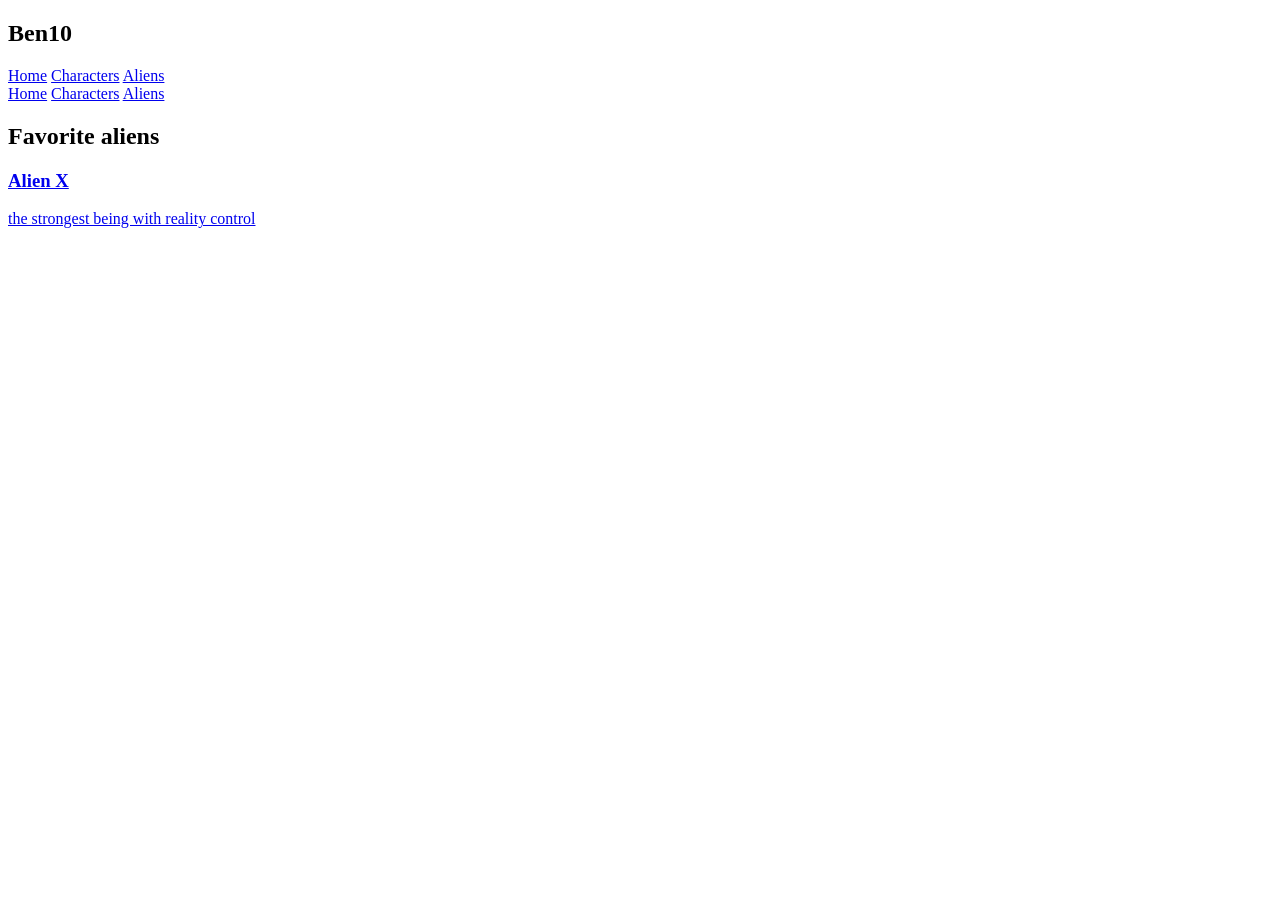
==== aliens.html @ f63fd4c0 "aliens , rath is hella funny" ====
<!DOCTYPE html>
<html lang="'en">
    <head>
        <meta charest="utf-8">
        <meta name="viewport" content="width=device-width",initial-scale=1.0">
        <title>Aliens</title>
        <link rel="stylesheet" href="style.css">
    </head>

    <body> 

        <nav class="nav">
            <h2 class="logo">Ben<span>10</span></h2>

            <div class="navLinks">
                <a href="index.html">Home</a>
                <a href="characters.html">Characters</a>
                <a href="aliens.html">Aliens</a>
            </div>

            <div id="menuBtn">
              <span></span>
              <span></span> 
              <span></span> 
            </div>
        </nav>

<div class="mobileMenu">
    <a href="index.html">Home</a>
    <a href="characters.html">Characters</a>
    <a href="aliens.html">Aliens</a>
    </div>

    <section class="pageHero">
        <h1>Favorite aliens</h1>
    </section>

    <section class="grid">
        <a href="Alienx.html" class="card">
            <h3>Alien X</h3>
            <p>the strongest being with reality control</p>
            </a>


    </section>

     <script src="script.js"></script>
    </body>
</html>
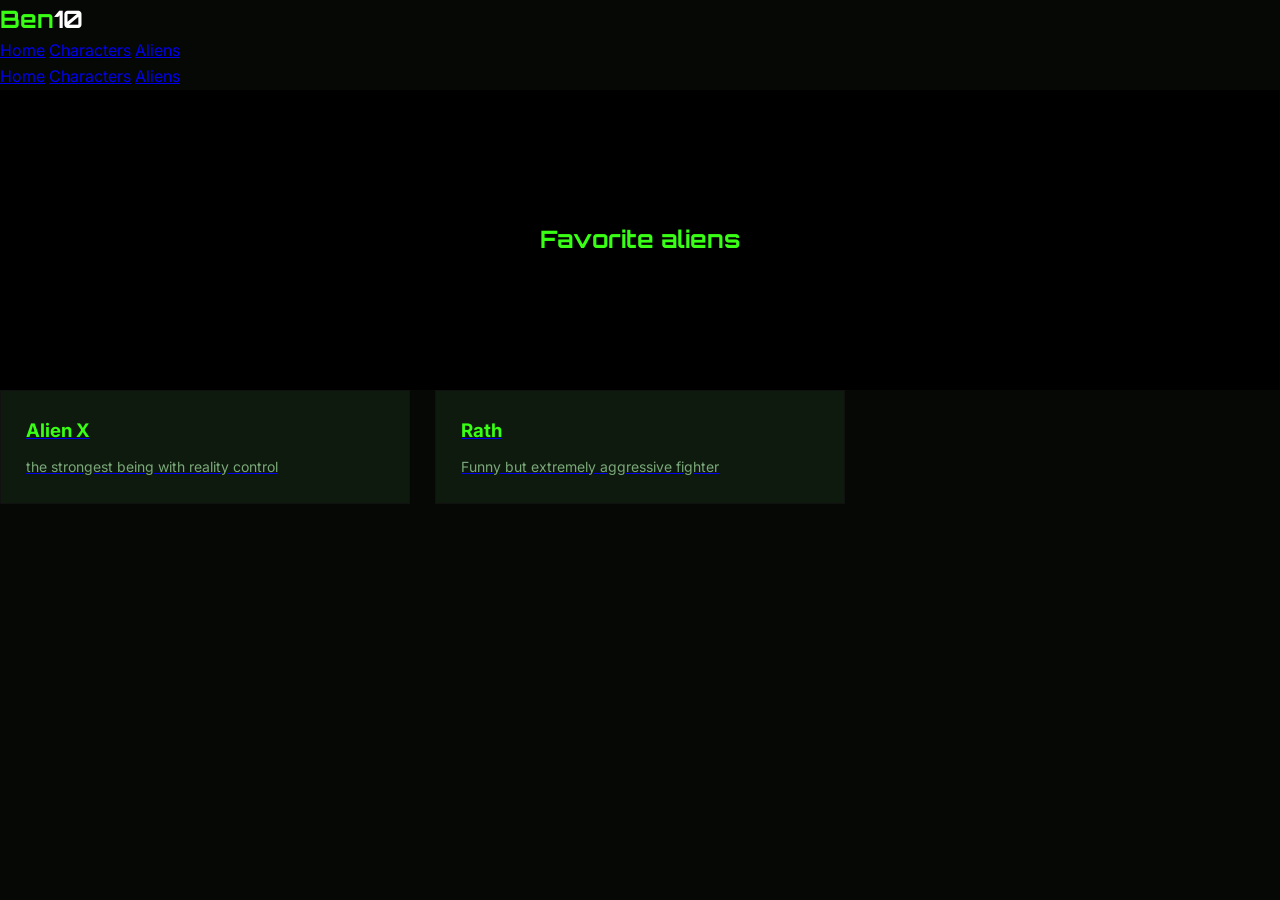
==== commit 116e20c8: "kevin" ====
--- a/aliens.html
+++ b/aliens.html
@@ -41,9 +41,16 @@
             <p>the strongest being with reality control</p>
             </a>
 
+        <a href="rath.html" class="card">
+        <h3>Rath</h3>
+        <p>Funny but extremely aggressive fighter</p>
+    </a>
+
 
     </section>
 
      <script src="script.js"></script>
     </body>
 </html>
+   
+
--- a/style.css
+++ b/style.css
@@ -0,0 +1,223 @@
+@import url('https://fonts.googleapis.com/css2?family=Orbitron:wght@400;600;800&family=Inter:wght@300;400;600&display=swap');
+
+* {
+    margin: 0;
+    padding: 0;
+    box-sizing: border-box;
+}
+
+:root{
+    --bg-dark: #050805;
+    --bg-mid: #0b120b;
+    --green: #39ff14;
+    --green-dim: #1fa30f;
+    --text: #d7ffd7;
+    --text-dim: #7aa87a;
+    --card: #0f1a0f;
+}
+
+body{
+    font-family: 'Inter', sans-serif;
+    background: var(--bg-dark);
+    color: var(--text);
+    line-height: 1.6;
+}
+
+.topNav {
+    height: 70px;
+    background: #000;
+    display: flex;
+    align-items: center;
+    justify-content: space-between;
+    padding: 0 40px;
+    position: sticky;
+    top: 0;
+    z-index: 1000;
+    border-bottom: 1px solid #111;
+}
+
+.logo {
+    font-family: 'Orbitron', sans-serif;
+    font-size: 1.5rem;
+    color: var(--green);
+    text-decoration: none;
+}
+
+.logo span{
+    color: #fff;
+}
+
+.topNav ul {
+    display: flex;
+    gap: 25px;
+    list-style: none;
+}
+
+.topNav ul li a {
+    text-decoration: none;
+    color: var(--text-dim);
+    font-size: 13px;
+    letter-spacing: 1px;
+    text-transform: uppercase;
+}
+
+.topNav ul li a:hover,
+.topNav ul li a.active {
+    color: var(--green);
+}
+
+#hamburgerBtn {
+    display: none;
+    flex-direction: column;
+    gap: 5px;
+    background: none;
+    border: none;
+}
+
+#hamburgerBtn span {
+    width: 25px;
+    height: 2px;
+    background: #fff;
+}
+.mobileNav {
+    display: none;
+    flex-direction: column;
+    background: #000;
+    padding: 20px;
+}
+
+.mobileNav.open {
+    display: flex;
+}
+
+.mobileNav a {
+    color: var(--text-dim);
+    text-decoration: none;
+    padding: 10px 0;
+    border-bottom: 1px solid #111;
+}
+
+.hero {
+    min-height: 90vh;
+    display: flex;
+    align-items: center;
+    justify-content: center;
+    text-align: center;
+    padding: 40px;
+    background: radial-gradient(circle at center, #0a1a0a, #000);
+}
+
+.hero h1 {
+    font-family: 'Orbitron', sans-serif;
+    font-size: 3rem;
+    color: var(--green);
+    margin-bottom: 20px;
+}
+
+.hero p {
+    color: var(--text-dim);
+    max-width: 600px;
+    margin: 0 auto 30 px;
+}
+
+.btn {
+    padding: 12px 30px;
+    background: var(--green);
+    color: #000;
+    text-decoration: none;
+    font-weight: 600;
+    letter-spacing: 1px;
+}
+
+.section {
+    padding: 80px 40px;
+    max-width: 1100px;
+    margin: auto;
+}
+
+.section h2 {
+    font-family: 'Orbitron', sans-serif;
+    color: var(--green);
+    margin-bottom: 20px;
+}
+
+.grid {
+    display: grid;
+    grid-template-columns: repeat(3, 1fr);
+    gap: 25px;
+}
+
+.card {
+    background: var(--card);
+    padding: 25px;
+    border: 1px solid #111;
+}
+
+.card h3 {
+    color: var(--green);
+    margin-bottom: 10px;
+}
+
+.card p {
+    color: var(--text-dim);
+    font-size: 14px;
+}
+
+.pageHero {
+    height: 300px;
+    display: flex;
+    align-items: center;
+    justify-content: center;
+    text-align: center;
+    background: #000;
+}
+
+.pageHero h1 {
+    font-family: 'Orbitron', sans-serif;
+    color: var(--green);
+}
+
+.content {
+    padding: 80px 40px;
+    max-width: 900px;
+    margin: auto;
+}
+
+.content p {
+    margin-bottom: 20px;
+    color:var(--text-dim);
+}
+
+.footer {
+    text-align: center;
+    padding: 40px;
+    background: #000;
+    color: var(--text-dim);
+    font-size: 13px;
+}
+
+@media (max-width: 900px) {
+    .grid {
+        grid-template-columns: 1fr 1fr;
+    }
+}
+
+@media (max-width: 600px) {
+    .topNav ul {
+        display: none;
+    }
+
+    #hamburgerBtn {
+        display: flex;
+    }
+
+    .grid {
+        grid-template-columns: 1fr;
+    }
+
+    .section {
+        padding: 60px 20px;
+    }
+}
+
+
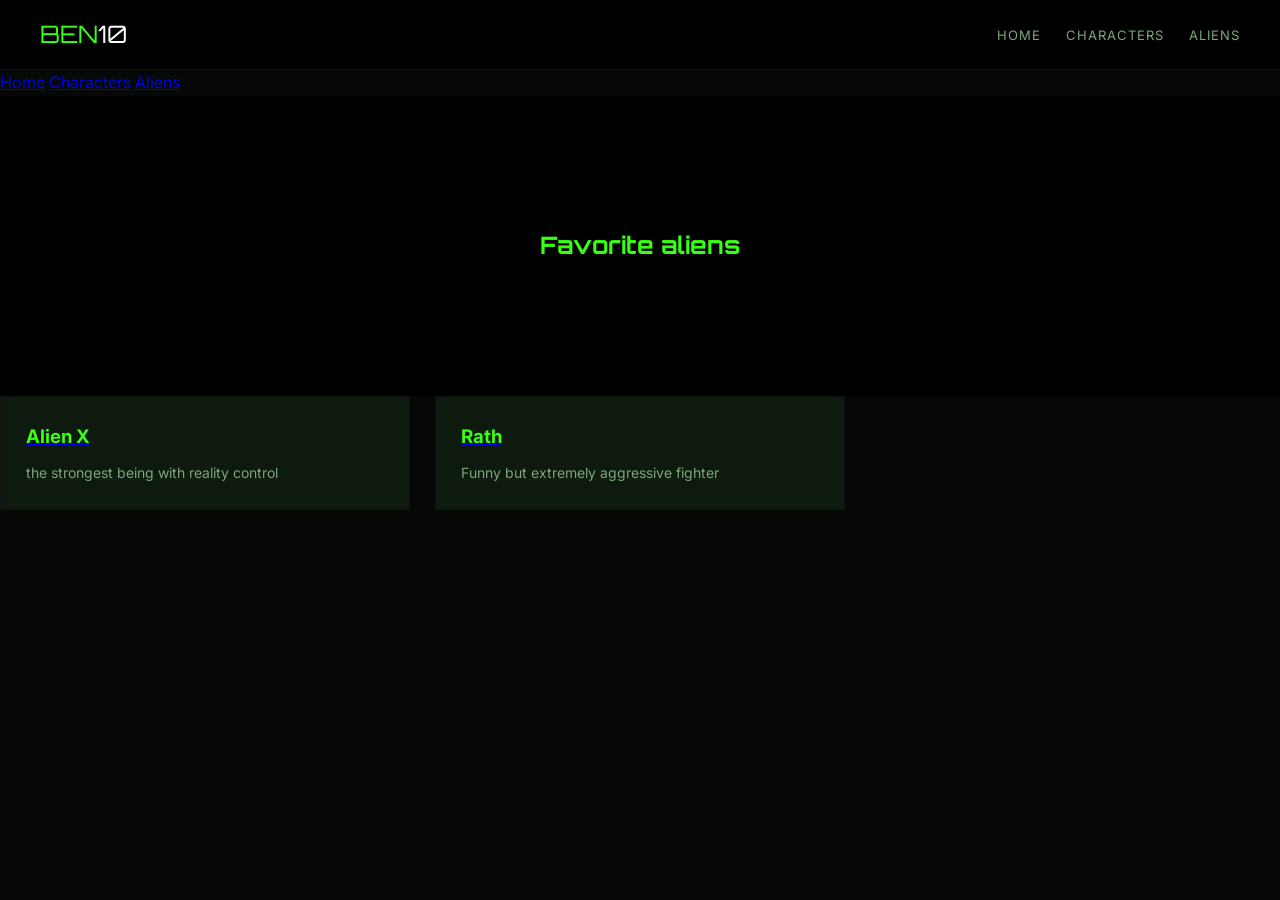
==== commit 346fcf3a: "grandpa max, max coolness" ====
--- a/aliens.html
+++ b/aliens.html
@@ -9,20 +9,21 @@
 
     <body> 
 
-        <nav class="nav">
-            <h2 class="logo">Ben<span>10</span></h2>
+        <nav class="topNav">
+            <a href="index.html" class="logo">BEN<span>10</span></a>
 
-            <div class="navLinks">
-                <a href="index.html">Home</a>
-                <a href="characters.html">Characters</a>
-                <a href="aliens.html">Aliens</a>
-            </div>
+            <ul>
+                <li><a href="index.html">Home</a></li>
+                <li><a href="characters.html">Characters</a></li>
+                <li><a href="aliens.html">Aliens</a></li>
+            </ul>
 
-            <div id="menuBtn">
-              <span></span>
-              <span></span> 
-              <span></span> 
-            </div>
+            <button id="hamburgerBtn">
+                <span></span>
+                <span></span>
+                <span></span>
+
+            </button>
         </nav>
 
 <div class="mobileMenu">
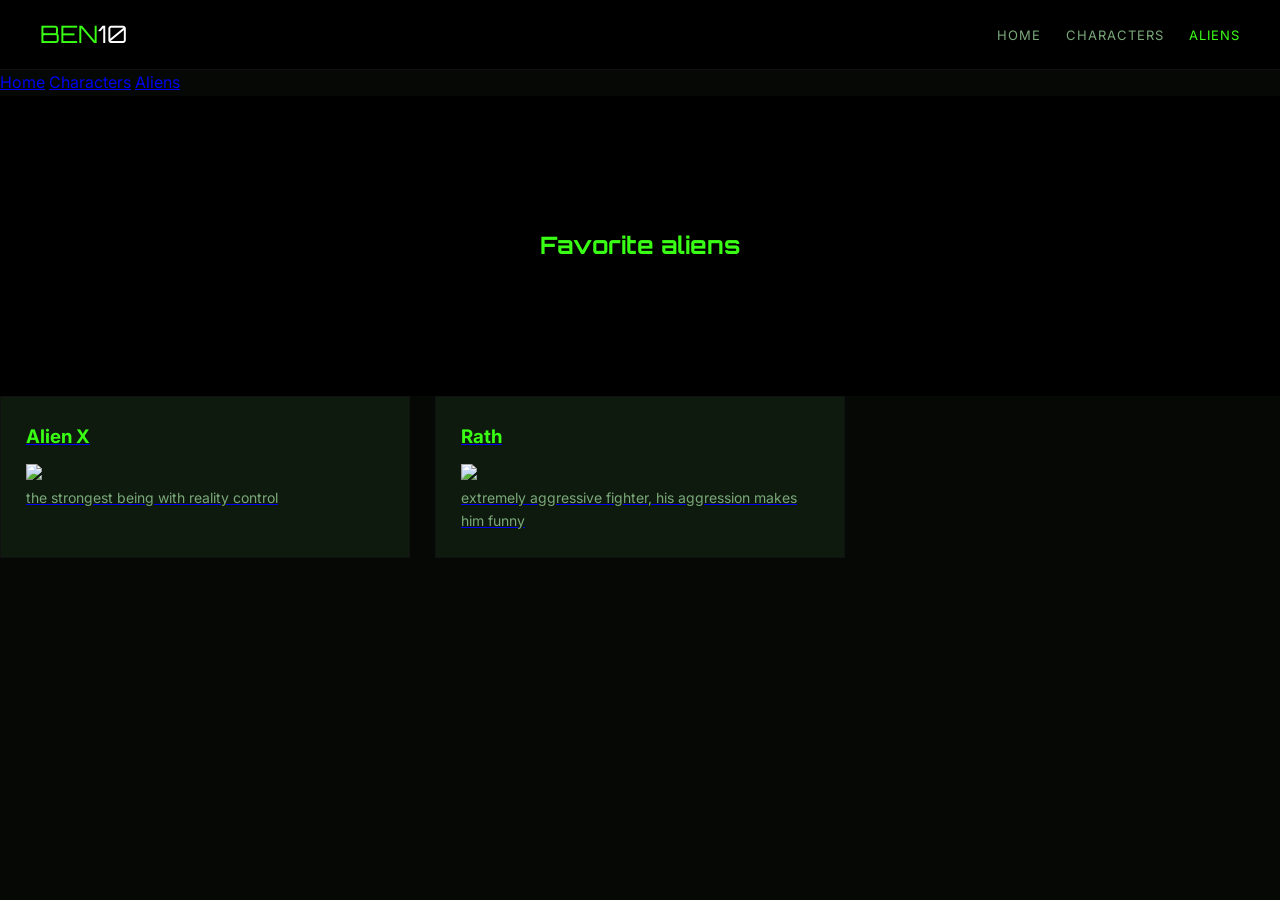
==== commit 887fbe95: "added images , gonna add one more character, my favorate female character" ====
--- a/aliens.html
+++ b/aliens.html
@@ -39,12 +39,14 @@
     <section class="grid">
         <a href="Alienx.html" class="card">
             <h3>Alien X</h3>
+            <img src="https://static.wikia.nocookie.net/ben10/images/e/ee/Alien_X_2.png/revision/latest?cb=20250402070952" width="300">
             <p>the strongest being with reality control</p>
             </a>
 
         <a href="rath.html" class="card">
         <h3>Rath</h3>
-        <p>Funny but extremely aggressive fighter</p>
+        <img src="https://static.wikia.nocookie.net/ben10/images/5/56/Rath_1.png/revision/latest/scale-to-width/360?cb=20210314024327" width="300">
+        <p>extremely aggressive fighter, his aggression makes him funny</p>
     </a>
 
 
